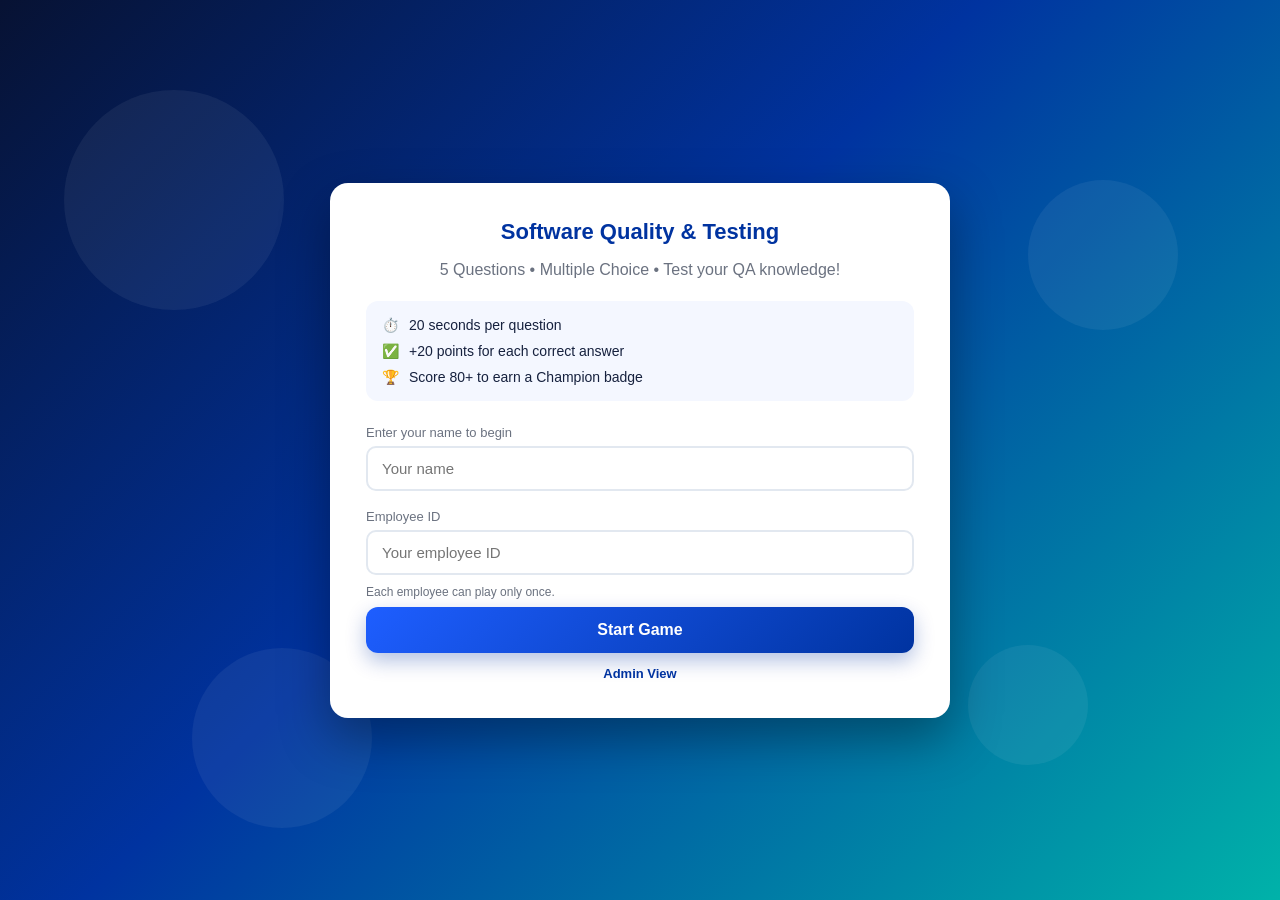
==== index.html @ 5602553d "Publish software quality testing quiz" ====
<!DOCTYPE html>
<html lang="en">
<head>
<meta charset="UTF-8">
<meta name="viewport" content="width=device-width, initial-scale=1.0">
<title>Software Quality &amp; Testing Quiz</title>
<meta name="description" content="Test your QA knowledge in 5 quick questions.">
<link rel="canonical" href="https://vamsi8309.github.io/software-quality-testing-quiz-2/">
<meta property="og:type" content="website">
<meta property="og:title" content="Software Quality &amp; Testing Quiz">
<meta property="og:description" content="Test your QA knowledge in 5 quick questions.">
<meta property="og:url" content="https://vamsi8309.github.io/software-quality-testing-quiz-2/">
<meta property="og:image" content="https://vamsi8309.github.io/software-quality-testing-quiz-2/og.png">
<meta name="twitter:card" content="summary_large_image">
<meta name="twitter:title" content="Software Quality &amp; Testing Quiz">
<meta name="twitter:description" content="Test your QA knowledge in 5 quick questions.">
<meta name="twitter:image" content="https://vamsi8309.github.io/software-quality-testing-quiz-2/og.png">
<link rel="stylesheet" href="style.css?v=admin-only-board-1">
</head>
<body>

  <div class="bg-shapes">
    <span></span><span></span><span></span><span></span>
  </div>

  <!-- START SCREEN -->
  <section id="start-screen" class="screen active">
    <div class="card start-card">
      <h2>Software Quality &amp; Testing</h2>
      <p class="subtitle">5 Questions &bull; Multiple Choice &bull; Test your QA knowledge!</p>
      <div class="rules">
        <div class="rule"><span>⏱️</span> 20 seconds per question</div>
        <div class="rule"><span>✅</span> +20 points for each correct answer</div>
        <div class="rule"><span>🏆</span> Score 80+ to earn a Champion badge</div>
      </div>
      <label class="name-label" for="player-name">Enter your name to begin</label>
      <input type="text" id="player-name" placeholder="Your name" maxlength="30" autocomplete="off">
      <label class="name-label" for="employee-id">Employee ID</label>
      <input type="text" id="employee-id" placeholder="Your employee ID" maxlength="20" autocomplete="off">
      <p class="attempt-note">Each employee can play only once.</p>
      <p id="start-error" class="start-error" role="alert" aria-live="polite"></p>
      <button id="start-btn" class="btn-primary">Start Game</button>
      <button type="button" id="admin-view-btn" class="admin-view-btn">Admin View</button>
    </div>
  </section>

  <div id="admin-modal" class="admin-modal" hidden>
    <div class="admin-dialog" role="dialog" aria-modal="true" aria-labelledby="admin-title">
      <button type="button" id="admin-close-btn" class="admin-close-btn" aria-label="Close Admin View">&times;</button>
      <h2 id="admin-title">Admin View</h2>

      <div id="admin-login" class="admin-login">
        <label for="admin-pin">Enter Admin PIN</label>
        <input type="password" id="admin-pin" inputmode="numeric" maxlength="4" autocomplete="off">
        <p id="admin-error" class="admin-error" role="alert" aria-live="polite"></p>
        <button type="button" id="admin-login-btn" class="btn-primary">Unlock</button>
      </div>

      <div id="admin-content" hidden>
        <div class="admin-content-header">
          <h3>Leaderboard <small>Top 10</small></h3>
          <button type="button" id="admin-lock-btn" class="admin-lock-btn">Lock</button>
        </div>
        <div class="admin-table-wrap">
          <table class="admin-table">
            <thead>
              <tr>
                <th scope="col">Rank</th>
                <th scope="col">Name</th>
                <th scope="col">Employee ID</th>
                <th scope="col">Score</th>
                <th scope="col">Correct</th>
                <th scope="col">Avg Time</th>
              </tr>
            </thead>
            <tbody id="admin-records-list">
              <tr class="admin-empty"><td colspan="6">No leaderboard results yet.</td></tr>
            </tbody>
          </table>
        </div>
      </div>
    </div>
  </div>
  <!-- QUIZ SCREEN -->
  <section id="quiz-screen" class="screen">
    <div class="card quiz-card">
      <div class="quiz-header">
        <div class="progress-info">
          <span id="q-counter">Question 1 / 5</span>
          <div class="progress-bar"><div id="progress-fill"></div></div>
        </div>
        <div class="timer-wrap">
          <svg viewBox="0 0 36 36" class="timer-ring">
            <path class="ring-bg" d="M18 2.0845 a 15.9155 15.9155 0 0 1 0 31.831 a 15.9155 15.9155 0 0 1 0 -31.831"/>
            <path id="ring-progress" class="ring-progress" d="M18 2.0845 a 15.9155 15.9155 0 0 1 0 31.831 a 15.9155 15.9155 0 0 1 0 -31.831"/>
          </svg>
          <span id="timer-text">20</span>
        </div>
        <div class="score-chip">Score: <span id="live-score">0</span></div>
      </div>

      <h3 id="question-text">Question text goes here</h3>

      <div id="options-list" class="options-list"></div>

      <div class="quiz-footer">
        <span id="feedback-text" class="feedback"></span>
        <button id="next-btn" class="btn-primary" disabled>Next</button>
      </div>
    </div>
  </section>

  <!-- RESULT SCREEN -->
  <section id="result-screen" class="screen">
    <div class="card result-card">
      <div id="result-emoji" class="result-emoji">🎉</div>
      <h1 id="result-title">Great job!</h1>
      <p id="result-player"></p>
      <div class="score-circle">
        <span id="final-score">0</span>
        <small>/ 100</small>
      </div>
      <div id="result-badge" class="badge"></div>
      <div class="stats-row">
        <div class="stat"><strong id="stat-correct">0</strong><span>Correct</span></div>
        <div class="stat"><strong id="stat-wrong">0</strong><span>Wrong</span></div>
        <div class="stat"><strong id="stat-time">0s</strong><span>Avg Time</span></div>
      </div>

      <div id="review-list" class="review-list"></div>

      <button id="restart-btn" class="btn-secondary">New Player</button>
    </div>
  </section>

  <script>
    // LEADERBOARD_CLEAR_20260818: clear existing demo/results data once per browser.
    (() => {
      const resetKey = "softwareQualityTestingLeaderboardCleared20260818";
      if (localStorage.getItem(resetKey)) return;
      localStorage.removeItem("softwareQualityTestingLeaderboard");
      localStorage.setItem(resetKey, "true");
    })();
  </script>
  <script src="script.js?v=admin-only-board-1"></script>
</body>
</html>


<!-- node games\serve.js games\Game1_Software_Quality_Testing 8791 -->
<!-- Start-Process "http://localhost:8791/" -->
---- style.css ----
:root {
  --primary: #0033A0;
  --primary-light: #1E5EFF;
  --accent: #00B2A9;
  --success: #22C55E;
  --danger: #EF4444;
  --bg-dark: #071233;
  --card-bg: #ffffff;
  --text-dark: #16213E;
  --text-muted: #6B7280;
  --radius: 18px;
}

* { box-sizing: border-box; }

body {
  margin: 0;
  min-height: 100vh;
  font-family: 'Segoe UI', Roboto, Helvetica, Arial, sans-serif;
  background: linear-gradient(135deg, #071233 0%, #0033A0 45%, #00B2A9 100%);
  display: flex;
  align-items: center;
  justify-content: center;
  position: relative;
  overflow-x: hidden;
  padding: 20px;
}

.bg-shapes { position: fixed; inset: 0; z-index: 0; pointer-events: none; }
.bg-shapes span {
  position: absolute;
  border-radius: 50%;
  background: rgba(255,255,255,0.06);
  animation: float 10s ease-in-out infinite;
}
.bg-shapes span:nth-child(1) { width: 220px; height: 220px; left: 5%; top: 10%; animation-delay: 0s; }
.bg-shapes span:nth-child(2) { width: 150px; height: 150px; right: 8%; top: 20%; animation-delay: 2s; }
.bg-shapes span:nth-child(3) { width: 180px; height: 180px; left: 15%; bottom: 8%; animation-delay: 4s; }
.bg-shapes span:nth-child(4) { width: 120px; height: 120px; right: 15%; bottom: 15%; animation-delay: 6s; }

@keyframes float {
  0%, 100% { transform: translateY(0) scale(1); }
  50% { transform: translateY(-30px) scale(1.08); }
}

.screen { display: none; width: 100%; max-width: 620px; z-index: 1; }
.screen.active { display: block; animation: fadeIn 0.4s ease; }

@keyframes fadeIn {
  from { opacity: 0; transform: translateY(16px); }
  to { opacity: 1; transform: translateY(0); }
}

.card {
  background: var(--card-bg);
  border-radius: var(--radius);
  padding: 36px;
  box-shadow: 0 20px 50px rgba(0,0,0,0.35);
}

/* START SCREEN */
.start-card { text-align: center; }
.start-card h2 { margin: 0 0 6px; color: var(--primary); font-size: 22px; }
.subtitle { color: var(--text-muted); margin-bottom: 22px; }

.rules {
  display: flex;
  flex-direction: column;
  gap: 10px;
  background: #F4F7FF;
  border-radius: 12px;
  padding: 16px;
  margin-bottom: 24px;
  text-align: left;
}
.rule { font-size: 14px; color: var(--text-dark); display: flex; gap: 10px; align-items: center; }

.name-label { display: block; text-align: left; font-size: 13px; color: var(--text-muted); margin-bottom: 6px; }
#player-name,
#employee-id {
  width: 100%;
  padding: 12px 14px;
  border-radius: 10px;
  border: 2px solid #E2E8F0;
  font-size: 15px;
  margin-bottom: 18px;
  outline: none;
  transition: border-color 0.2s;
}
#player-name:focus,
#employee-id:focus { border-color: var(--primary-light); }
#employee-id { margin-bottom: 10px; }
.attempt-note {
  margin: 0 0 8px;
  color: var(--text-muted);
  font-size: 12px;
  text-align: left;
}
.start-error {
  margin: 0 0 12px;
  color: var(--danger);
  font-size: 12px;
  font-weight: 600;
  text-align: left;
}
.start-error:empty { display: none; }

.btn-primary {
  background: linear-gradient(135deg, var(--primary-light), var(--primary));
  color: #fff;
  border: none;
  padding: 14px 28px;
  font-size: 16px;
  font-weight: 600;
  border-radius: 12px;
  cursor: pointer;
  width: 100%;
  transition: transform 0.15s, box-shadow 0.15s;
  box-shadow: 0 8px 20px rgba(0,51,160,0.3);
}
.btn-primary:hover:not(:disabled) { transform: translateY(-2px); box-shadow: 0 12px 24px rgba(0,51,160,0.4); }
.btn-primary:disabled { opacity: 0.5; cursor: not-allowed; box-shadow: none; }

.btn-secondary {
  background: #fff;
  color: var(--primary);
  border: 2px solid var(--primary);
  padding: 12px 24px;
  font-size: 15px;
  font-weight: 600;
  border-radius: 12px;
  cursor: pointer;
  width: 100%;
  margin-top: 18px;
  transition: background 0.15s;
}
.btn-secondary:hover { background: #F0F5FF; }

.admin-view-btn {
  margin-top: 12px;
  border: none;
  background: transparent;
  color: var(--primary);
  font-size: 13px;
  font-weight: 700;
  cursor: pointer;
}
.admin-view-btn:hover { text-decoration: underline; }
.admin-modal[hidden] { display: none; }
.admin-modal {
  position: fixed;
  inset: 0;
  z-index: 20;
  display: flex;
  align-items: center;
  justify-content: center;
  padding: 20px;
  background: rgba(7, 18, 51, 0.75);
}
.admin-dialog {
  position: relative;
  width: min(760px, 100%);
  max-height: 85vh;
  overflow-y: auto;
  border-radius: 16px;
  background: #fff;
  padding: 30px;
  box-shadow: 0 24px 60px rgba(0,0,0,0.4);
  text-align: left;
}
.admin-dialog h2 {
  margin: 0 0 22px;
  color: var(--text-dark);
}
.admin-close-btn {
  position: absolute;
  top: 12px;
  right: 16px;
  border: none;
  background: transparent;
  color: var(--text-muted);
  font-size: 28px;
  cursor: pointer;
}
.admin-login {
  max-width: 360px;
  margin: 0 auto;
}
.admin-login label {
  display: block;
  margin-bottom: 6px;
  color: var(--text-muted);
  font-size: 13px;
}
#admin-pin {
  width: 100%;
  margin-bottom: 10px;
  padding: 12px 14px;
  border: 2px solid #E2E8F0;
  border-radius: 10px;
  outline: none;
  font-size: 18px;
  letter-spacing: 6px;
  text-align: center;
}
#admin-pin:focus { border-color: var(--primary-light); }
.admin-error {
  min-height: 18px;
  margin: 0 0 10px;
  color: var(--danger);
  font-size: 12px;
  font-weight: 600;
}
.admin-content-header {
  display: flex;
  align-items: center;
  justify-content: space-between;
  margin-bottom: 12px;
}
.admin-content-header h3 {
  margin: 0;
  color: var(--text-dark);
}
.admin-content-header h3 small {
  color: var(--text-muted);
  font-size: 12px;
  font-weight: 600;
}
.admin-lock-btn {
  border: 1px solid var(--primary);
  border-radius: 8px;
  background: #fff;
  color: var(--primary);
  padding: 7px 12px;
  font-weight: 700;
  cursor: pointer;
}
.admin-table-wrap {
  overflow-x: auto;
  border: 1px solid #E2E8F0;
  border-radius: 12px;
}
.admin-table {
  width: 100%;
  border-collapse: collapse;
  font-size: 13px;
}
.admin-table th,
.admin-table td {
  padding: 11px 12px;
  border-bottom: 1px solid #E2E8F0;
  text-align: center;
  white-space: nowrap;
}
.admin-table th {
  background: #F4F7FF;
  color: var(--text-muted);
  font-size: 11px;
  text-transform: uppercase;
}
.admin-table th:nth-child(2),
.admin-table td:nth-child(2),
.admin-table th:nth-child(3),
.admin-table td:nth-child(3) { text-align: left; }
.admin-table tbody tr:last-child td { border-bottom: none; }
.admin-empty td {
  padding: 18px;
  color: var(--text-muted);
  text-align: center !important;
}
/* QUIZ SCREEN */
.quiz-header {
  display: flex;
  align-items: center;
  gap: 16px;
  margin-bottom: 24px;
}
.progress-info { flex: 1; }
#q-counter { font-size: 13px; color: var(--text-muted); font-weight: 600; }
.progress-bar { height: 8px; background: #EEF2FF; border-radius: 999px; margin-top: 6px; overflow: hidden; }
#progress-fill { height: 100%; width: 20%; background: linear-gradient(90deg, var(--accent), var(--primary-light)); border-radius: 999px; transition: width 0.4s ease; }

.timer-wrap { position: relative; width: 52px; height: 52px; flex-shrink: 0; }
.timer-ring { width: 52px; height: 52px; transform: rotate(-90deg); }
.ring-bg { fill: none; stroke: #EEF2FF; stroke-width: 3; }
.ring-progress {
  fill: none;
  stroke: var(--accent);
  stroke-width: 3;
  stroke-linecap: round;
  stroke-dasharray: 100 100;
  stroke-dashoffset: 0;
  transition: stroke-dashoffset 1s linear, stroke 0.3s;
}
#timer-text {
  position: absolute; inset: 0;
  display: flex; align-items: center; justify-content: center;
  font-size: 14px; font-weight: 700; color: var(--text-dark);
}

.score-chip {
  background: #F0FFF9;
  color: #047857;
  font-weight: 700;
  font-size: 13px;
  padding: 8px 14px;
  border-radius: 999px;
  white-space: nowrap;
}

#question-text { font-size: 20px; color: var(--text-dark); margin: 0 0 20px; line-height: 1.4; }

.options-list { display: flex; flex-direction: column; gap: 12px; margin-bottom: 20px; }

.option-btn {
  display: flex;
  align-items: center;
  gap: 12px;
  text-align: left;
  padding: 14px 16px;
  border: 2px solid #E2E8F0;
  border-radius: 12px;
  background: #fff;
  font-size: 15px;
  color: var(--text-dark);
  cursor: pointer;
  transition: all 0.15s;
}
.option-btn:hover:not(:disabled) { border-color: var(--primary-light); background: #F7FAFF; transform: translateX(2px); }
.option-btn .opt-letter {
  width: 28px; height: 28px;
  border-radius: 50%;
  background: #EEF2FF;
  color: var(--primary);
  font-weight: 700;
  font-size: 13px;
  display: flex; align-items: center; justify-content: center;
  flex-shrink: 0;
}
.option-btn:disabled { cursor: default; }
.option-btn.correct { border-color: var(--success); background: #F0FDF4; }
.option-btn.correct .opt-letter { background: var(--success); color: #fff; }
.option-btn.wrong { border-color: var(--danger); background: #FEF2F2; }
.option-btn.wrong .opt-letter { background: var(--danger); color: #fff; }

.quiz-footer { display: flex; align-items: center; justify-content: space-between; gap: 12px; }
.feedback { font-size: 14px; font-weight: 600; flex: 1; }
.feedback.correct { color: var(--success); }
.feedback.wrong { color: var(--danger); }
.quiz-footer .btn-primary { width: auto; padding: 12px 26px; }

/* RESULT SCREEN */
.result-card { text-align: center; }
.result-emoji { font-size: 56px; margin-bottom: 6px; }
.result-card h1 { margin: 0 0 4px; color: var(--text-dark); }
#result-player { color: var(--text-muted); margin-bottom: 20px; }

.score-circle {
  width: 140px; height: 140px;
  border-radius: 50%;
  background: linear-gradient(135deg, var(--primary-light), var(--accent));
  color: #fff;
  display: flex; flex-direction: column; align-items: center; justify-content: center;
  margin: 0 auto 16px;
  box-shadow: 0 10px 30px rgba(0,51,160,0.3);
}
#final-score { font-size: 40px; font-weight: 800; }
.score-circle small { font-size: 13px; opacity: 0.85; }

.badge {
  display: inline-block;
  font-size: 13px;
  font-weight: 700;
  padding: 6px 16px;
  border-radius: 999px;
  margin-bottom: 22px;
}
.badge.gold { background: #FEF3C7; color: #92400E; }
.badge.silver { background: #E5E7EB; color: #374151; }
.badge.bronze { background: #FFE4D6; color: #9A3412; }

.stats-row { display: flex; justify-content: space-around; margin-bottom: 20px; }
.stat { display: flex; flex-direction: column; }
.stat strong { font-size: 22px; color: var(--text-dark); }
.stat span { font-size: 12px; color: var(--text-muted); margin-top: 2px; }

.review-list { text-align: left; max-height: 260px; overflow-y: auto; margin-bottom: 6px; padding-right: 4px; }
.review-item {
  border: 1px solid #E2E8F0;
  border-radius: 10px;
  padding: 10px 14px;
  margin-bottom: 8px;
  font-size: 13px;
}
.review-item .rq { font-weight: 600; color: var(--text-dark); margin-bottom: 4px; }
.review-item .ra { color: var(--text-muted); }
.review-item.ok { border-left: 4px solid var(--success); }
.review-item.bad { border-left: 4px solid var(--danger); }

@media (max-width: 480px) {
  .card { padding: 24px; }
  .stats-row { flex-wrap: wrap; gap: 12px; }
}
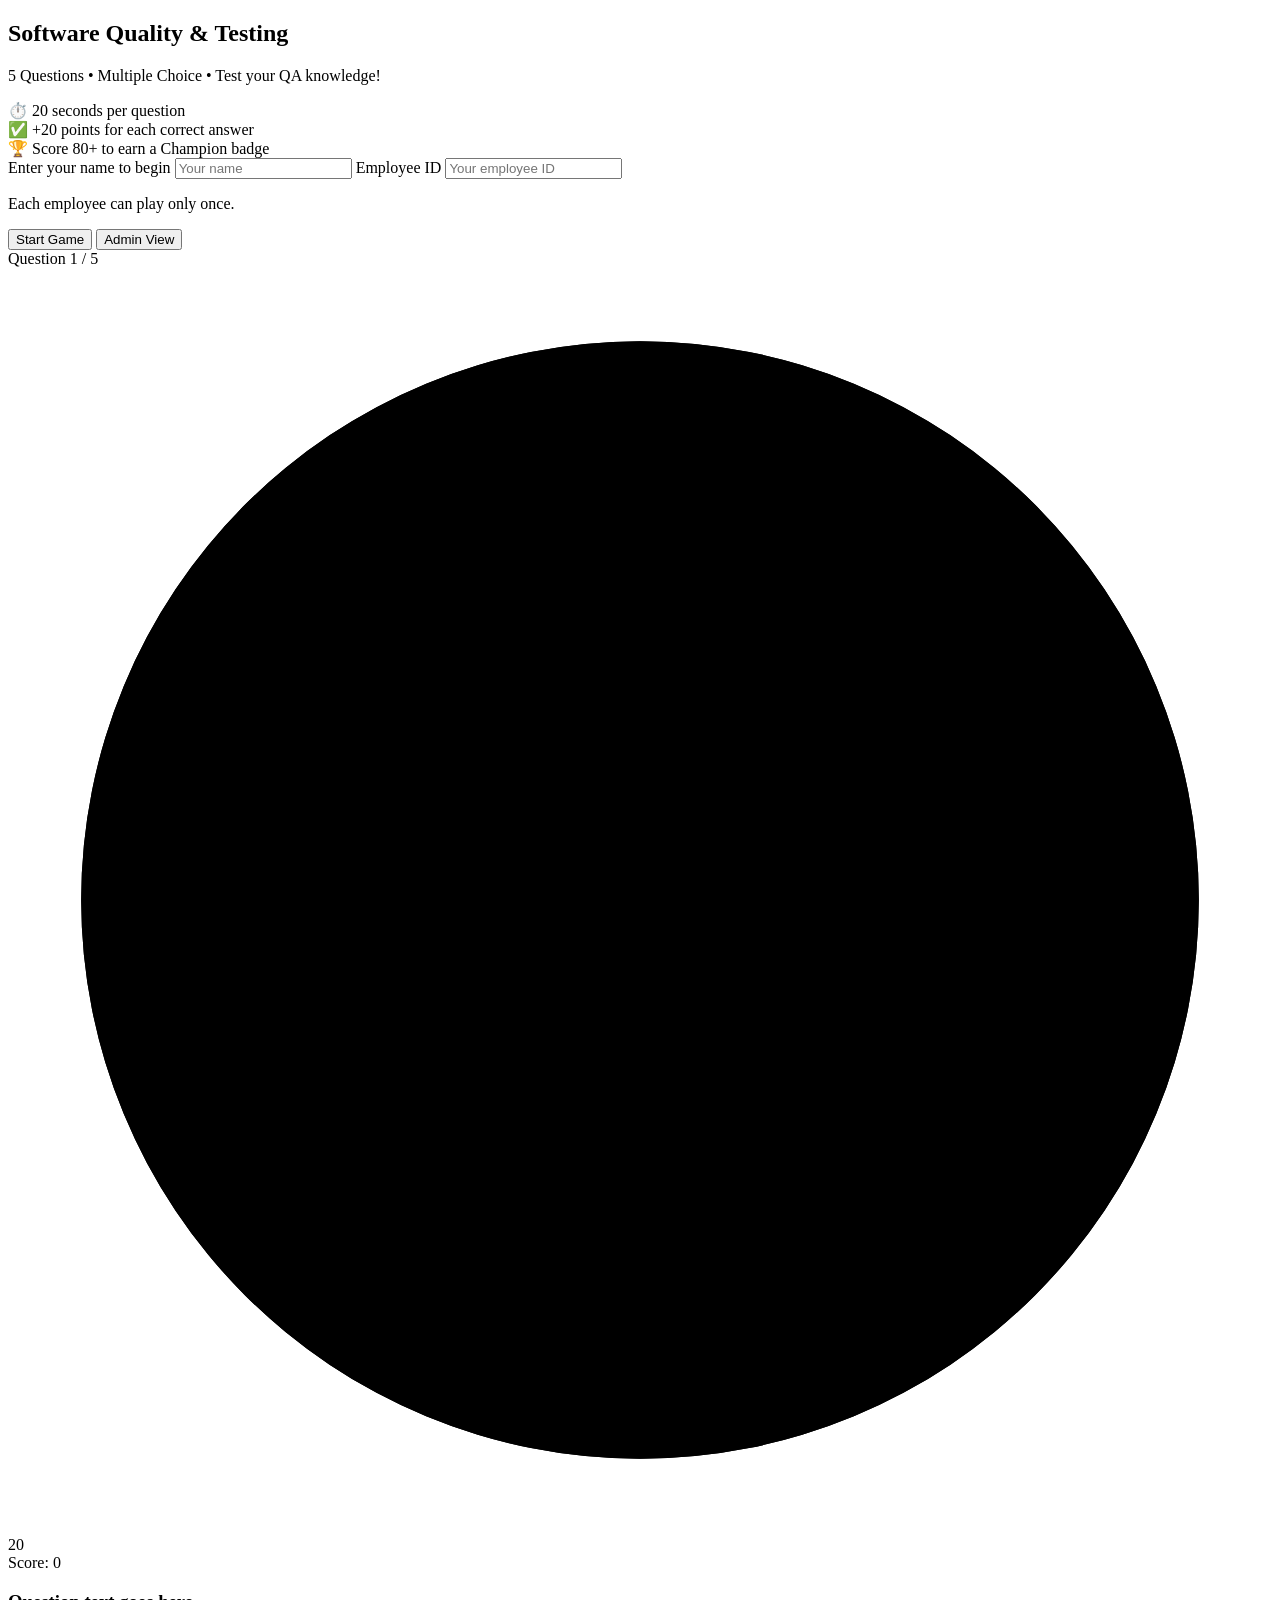
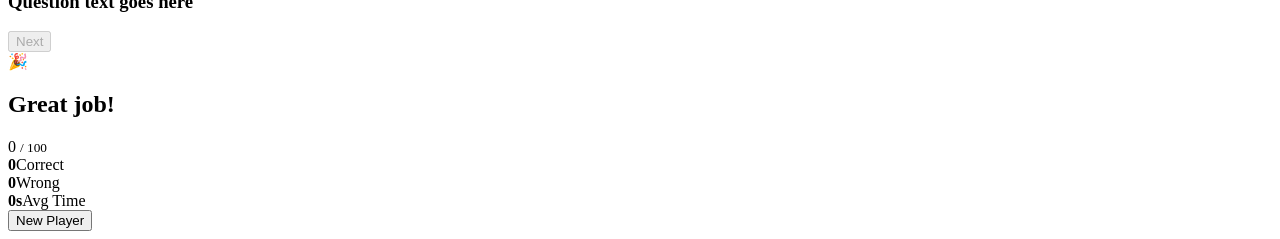
==== commit 4c9849ac: "Restore original quiz UI on GitHub Pages" ====
--- a/index.html
+++ b/index.html
@@ -4,18 +4,7 @@
 <meta charset="UTF-8">
 <meta name="viewport" content="width=device-width, initial-scale=1.0">
 <title>Software Quality &amp; Testing Quiz</title>
-<meta name="description" content="Test your QA knowledge in 5 quick questions.">
-<link rel="canonical" href="https://vamsi8309.github.io/software-quality-testing-quiz-2/">
-<meta property="og:type" content="website">
-<meta property="og:title" content="Software Quality &amp; Testing Quiz">
-<meta property="og:description" content="Test your QA knowledge in 5 quick questions.">
-<meta property="og:url" content="https://vamsi8309.github.io/software-quality-testing-quiz-2/">
-<meta property="og:image" content="https://vamsi8309.github.io/software-quality-testing-quiz-2/og.png">
-<meta name="twitter:card" content="summary_large_image">
-<meta name="twitter:title" content="Software Quality &amp; Testing Quiz">
-<meta name="twitter:description" content="Test your QA knowledge in 5 quick questions.">
-<meta name="twitter:image" content="https://vamsi8309.github.io/software-quality-testing-quiz-2/og.png">
-<link rel="stylesheet" href="style.css?v=admin-only-board-1">
+<link rel="stylesheet" href="/software-quality-testing-quiz-2/style.css?v=original-ui-2">
 </head>
 <body>
 
@@ -142,7 +131,7 @@
       localStorage.setItem(resetKey, "true");
     })();
   </script>
-  <script src="script.js?v=admin-only-board-1"></script>
+  <script src="/software-quality-testing-quiz-2/script.js?v=original-ui-2"></script>
 </body>
 </html>
 
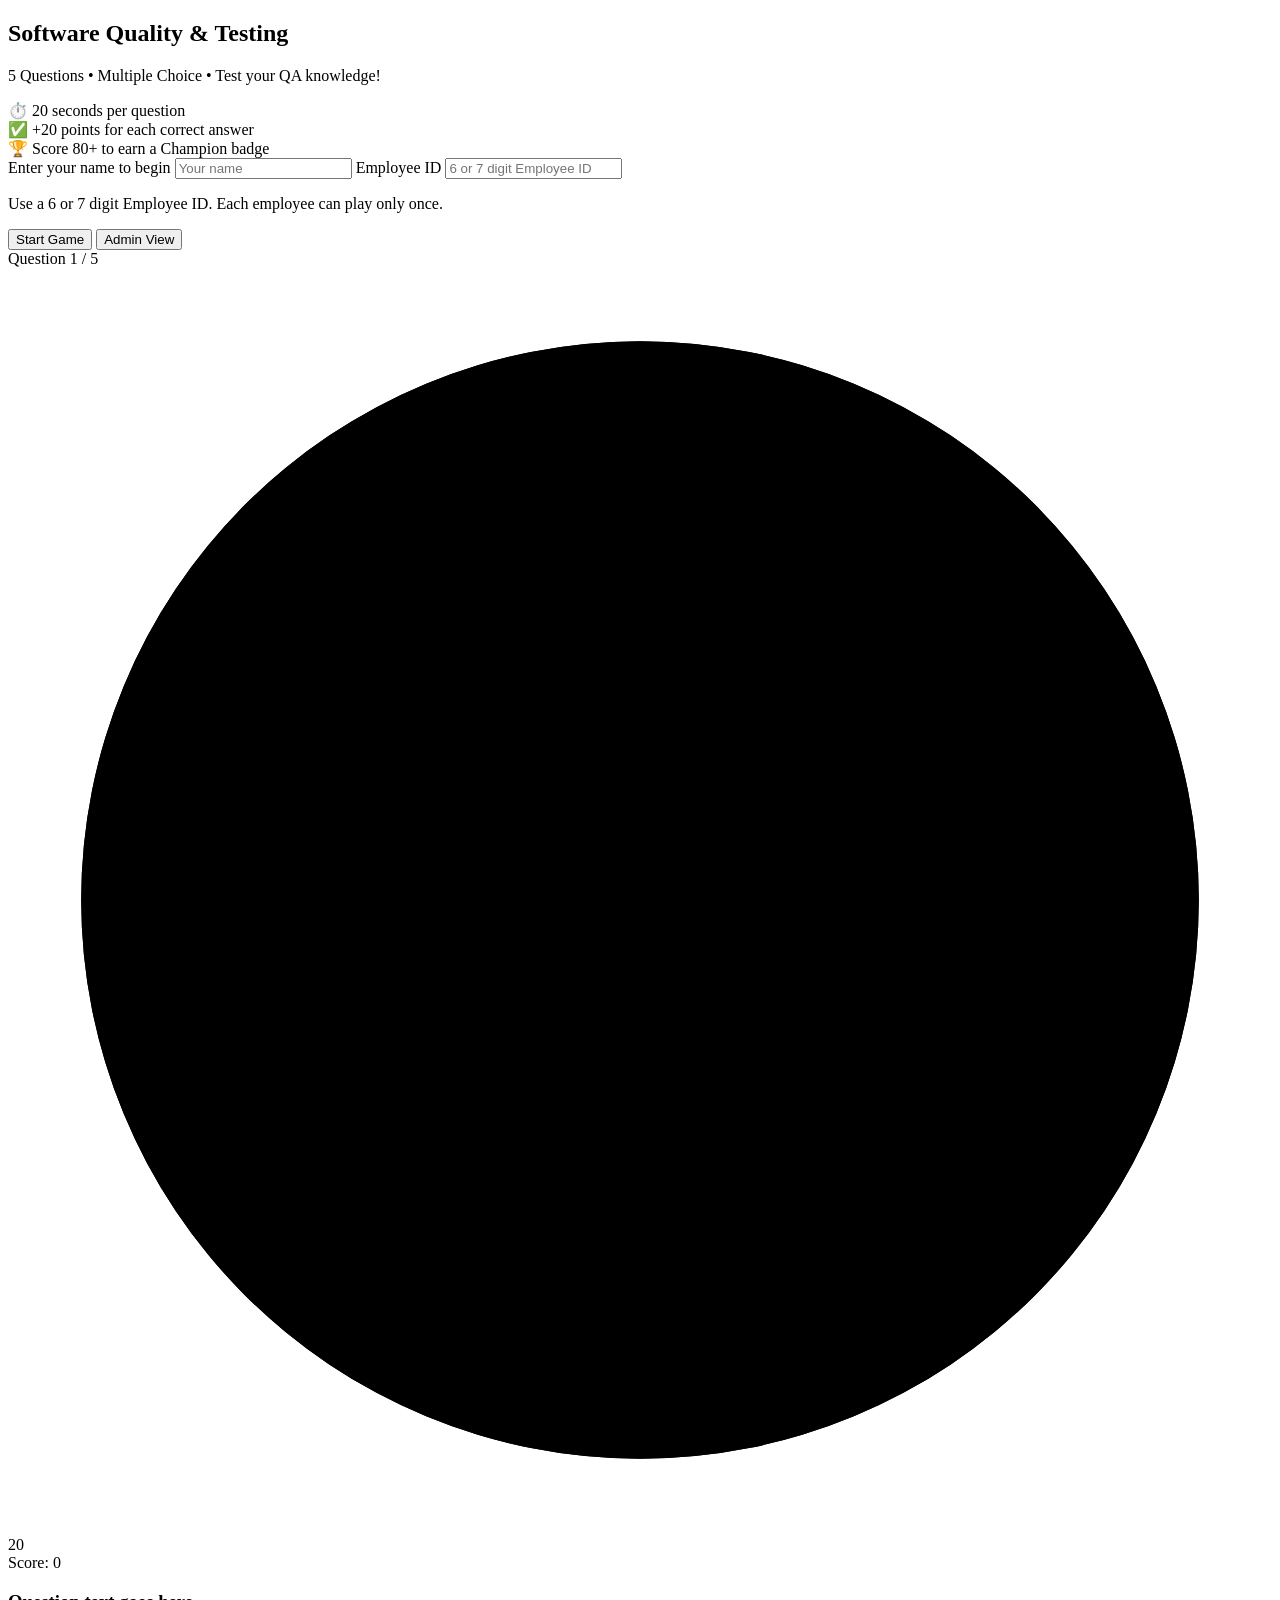
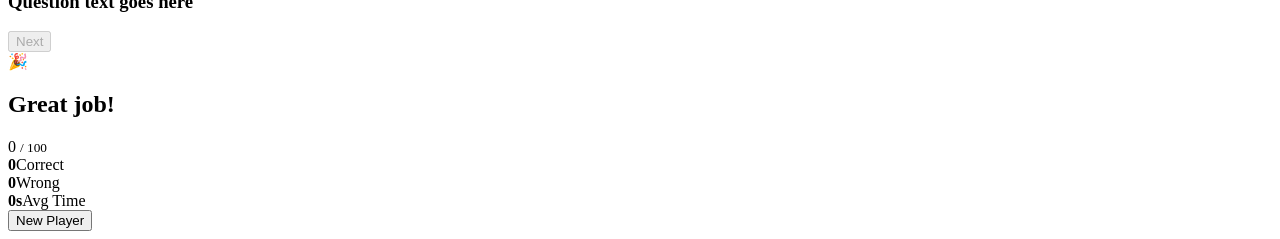
==== commit 5b7b9ef0: "Publish Employee ID validation and answer emojis" ====
--- a/index.html
+++ b/index.html
@@ -4,7 +4,7 @@
 <meta charset="UTF-8">
 <meta name="viewport" content="width=device-width, initial-scale=1.0">
 <title>Software Quality &amp; Testing Quiz</title>
-<link rel="stylesheet" href="/software-quality-testing-quiz-2/style.css?v=original-ui-2">
+<link rel="stylesheet" href="/software-quality-testing-quiz-2/style.css?v=employee-id-emoji-3">
 </head>
 <body>
 
@@ -25,8 +25,8 @@
       <label class="name-label" for="player-name">Enter your name to begin</label>
       <input type="text" id="player-name" placeholder="Your name" maxlength="30" autocomplete="off">
       <label class="name-label" for="employee-id">Employee ID</label>
-      <input type="text" id="employee-id" placeholder="Your employee ID" maxlength="20" autocomplete="off">
-      <p class="attempt-note">Each employee can play only once.</p>
+      <input type="text" id="employee-id" placeholder="6 or 7 digit Employee ID" inputmode="numeric" pattern="[0-9]{6,7}" minlength="6" maxlength="7" autocomplete="off" aria-describedby="employee-id-note">
+      <p id="employee-id-note" class="attempt-note">Use a 6 or 7 digit Employee ID. Each employee can play only once.</p>
       <p id="start-error" class="start-error" role="alert" aria-live="polite"></p>
       <button id="start-btn" class="btn-primary">Start Game</button>
       <button type="button" id="admin-view-btn" class="admin-view-btn">Admin View</button>
@@ -131,7 +131,7 @@
       localStorage.setItem(resetKey, "true");
     })();
   </script>
-  <script src="/software-quality-testing-quiz-2/script.js?v=original-ui-2"></script>
+  <script src="/software-quality-testing-quiz-2/script.js?v=employee-id-emoji-3"></script>
 </body>
 </html>
 
